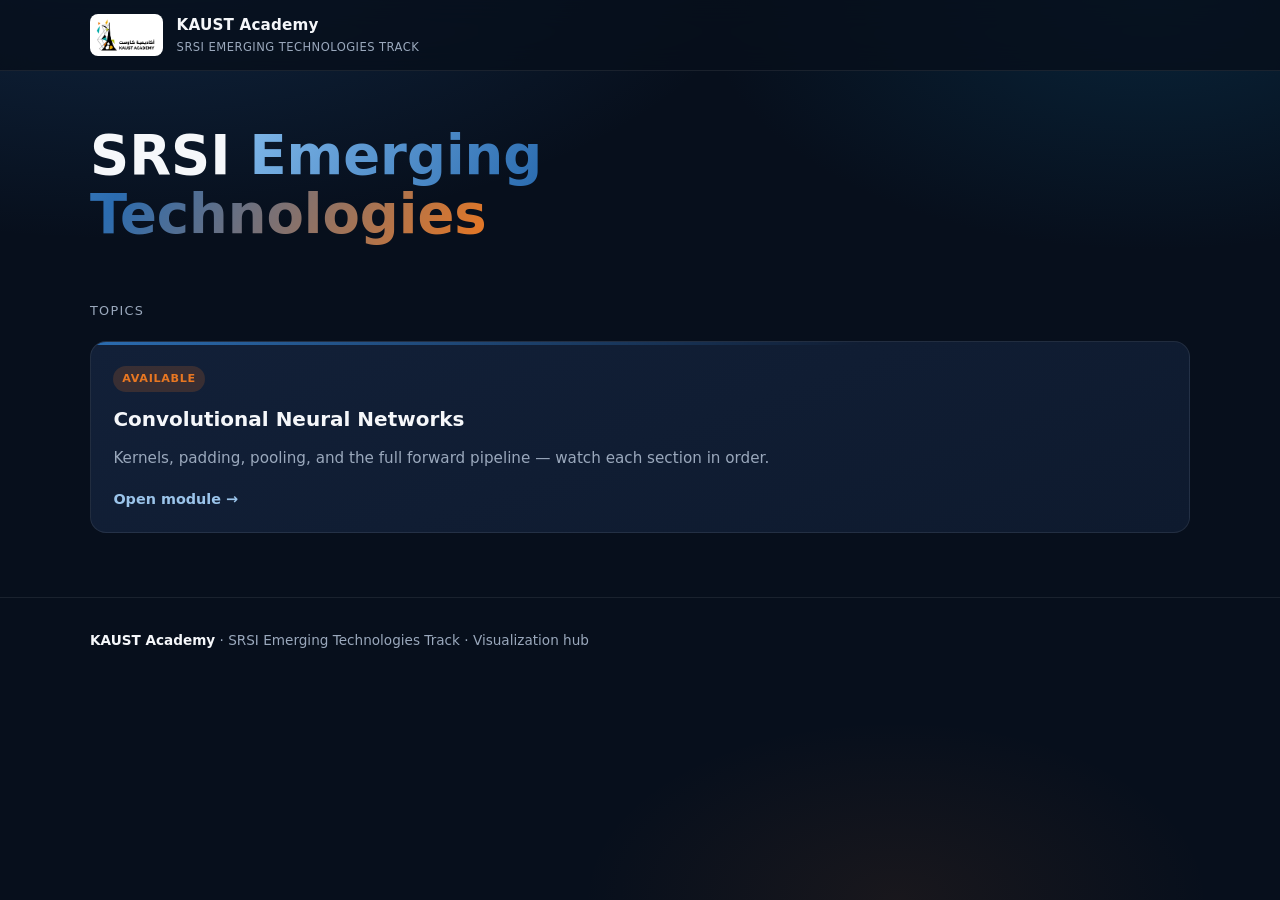
==== docs/index.html @ fe5bcf05 "Initial SRSI Emerging Technologies visualization hub. GitHub Pages site with CNN section videos, Man" ====
<!DOCTYPE html>
<html lang="en">
  <head>
    <meta charset="utf-8" />
    <meta name="viewport" content="width=device-width, initial-scale=1" />
    <title>SRSI Emerging Technologies Track · Visualizations</title>
    <meta
      name="description"
      content="KAUST Academy SRSI Emerging Technologies Track — CNN visualizations and teaching videos."
    />
    <link rel="stylesheet" href="./css/site.css" />
  </head>
  <body>
    <header class="site-header">
      <div class="wrap header-inner">
        <a class="brand" href="./index.html">
          <img src="./img/kaust-academy.png" alt="KAUST Academy" />
          <div class="brand-text">
            <strong>KAUST Academy</strong>
            <span>SRSI Emerging Technologies Track</span>
          </div>
        </a>
      </div>
    </header>

    <main>
      <section class="hero wrap">
        <h1>SRSI <em>Emerging Technologies</em></h1>
      </section>

      <section class="wrap">
        <p class="section-label">Topics</p>
        <div class="topic-grid" id="topic-grid"></div>
      </section>
    </main>

    <footer class="site-footer">
      <div class="wrap">
        <strong>KAUST Academy</strong> · SRSI Emerging Technologies Track · Visualization hub
      </div>
    </footer>

    <script src="./js/topics-data.js"></script>
    <script>
      (function () {
        const grid = document.getElementById("topic-grid");
        const topics = (window.SRSI && window.SRSI.topics) || [];
        grid.innerHTML = topics
          .map((t) => {
            const live = t.status === "available";
            const inner = `
              <span class="badge ${live ? "live" : "soon"}">${live ? "Available" : "Coming soon"}</span>
              <h2>${t.title}</h2>
              <p>${t.blurb || ""}</p>
              ${live ? `<span class="card-cta">Open module →</span>` : ""}
            `;
            if (live) {
              return `<a class="topic-card available" data-reveal href="./${t.href}">${inner}</a>`;
            }
            return `<div class="topic-card coming_soon" data-reveal aria-disabled="true">${inner}</div>`;
          })
          .join("");
      })();
    </script>
    <script src="./js/site.js"></script>
  </body>
</html>
---- docs/css/site.css ----
/* SRSI Emerging Technologies Track — site styles */
:root {
  --bg: #070f1c;
  --bg-elevated: #0e1a2e;
  --bg-card: #122038;
  --line: rgba(255, 255, 255, 0.08);
  --blue: #2b6cb0;
  --blue-deep: #0b3d5c;
  --blue-glow: rgba(43, 108, 176, 0.35);
  --orange: #e87722;
  --orange-soft: rgba(232, 119, 34, 0.18);
  --text: #f5f7fa;
  --muted: #9aa8bc;
  --radius: 16px;
  --font: "Segoe UI", system-ui, -apple-system, sans-serif;
  --max: 1100px;
}

*,
*::before,
*::after {
  box-sizing: border-box;
}

html {
  scroll-behavior: smooth;
}

body {
  margin: 0;
  font-family: var(--font);
  color: var(--text);
  background:
    radial-gradient(1200px 600px at 10% -10%, rgba(43, 108, 176, 0.28), transparent 55%),
    radial-gradient(900px 500px at 90% 0%, rgba(11, 61, 92, 0.45), transparent 50%),
    radial-gradient(700px 400px at 70% 100%, rgba(232, 119, 34, 0.08), transparent 45%),
    var(--bg);
  min-height: 100vh;
  line-height: 1.55;
}

a {
  color: inherit;
  text-decoration: none;
}

img {
  max-width: 100%;
  display: block;
}

.wrap {
  width: min(var(--max), calc(100% - 2.5rem));
  margin-inline: auto;
}

/* —— Header —— */
.site-header {
  position: sticky;
  top: 0;
  z-index: 40;
  backdrop-filter: blur(14px);
  background: rgba(7, 15, 28, 0.82);
  border-bottom: 1px solid var(--line);
}

.header-inner {
  display: flex;
  align-items: center;
  justify-content: space-between;
  gap: 1rem;
  padding: 0.85rem 0;
}

.brand {
  display: flex;
  align-items: center;
  gap: 0.85rem;
  min-width: 0;
}

.brand img {
  height: 42px;
  width: auto;
  background: #fff;
  border-radius: 8px;
  padding: 0.25rem 0.4rem;
}

.brand-text {
  display: flex;
  flex-direction: column;
  gap: 0.1rem;
  min-width: 0;
}

.brand-text strong {
  font-size: 0.95rem;
  letter-spacing: 0.01em;
  white-space: nowrap;
  overflow: hidden;
  text-overflow: ellipsis;
}

.brand-text span {
  font-size: 0.72rem;
  color: var(--muted);
  letter-spacing: 0.04em;
  text-transform: uppercase;
}

.nav-link {
  color: var(--muted);
  font-size: 0.9rem;
  border: 1px solid var(--line);
  padding: 0.45rem 0.85rem;
  border-radius: 999px;
  transition: color 0.2s, border-color 0.2s, background 0.2s;
}

.nav-link:hover {
  color: var(--text);
  border-color: var(--blue);
  background: rgba(43, 108, 176, 0.15);
}

/* —— Hero —— */
.hero {
  padding: 3.5rem 0 2.5rem;
}

.hero-kicker {
  display: inline-flex;
  align-items: center;
  gap: 0.45rem;
  color: var(--orange);
  font-size: 0.8rem;
  font-weight: 600;
  letter-spacing: 0.08em;
  text-transform: uppercase;
  margin-bottom: 1rem;
}

.hero h1 {
  font-size: clamp(2.1rem, 5vw, 3.4rem);
  line-height: 1.08;
  margin: 0 0 1rem;
  max-width: 14ch;
  font-weight: 750;
}

.hero h1 em {
  font-style: normal;
  color: transparent;
  background: linear-gradient(120deg, #7eb6e8, #2b6cb0 45%, #e87722);
  -webkit-background-clip: text;
  background-clip: text;
}

.hero p {
  margin: 0;
  max-width: 38rem;
  color: var(--muted);
  font-size: 1.05rem;
}

/* —— Topic cards —— */
.section-label {
  margin: 0 0 1.25rem;
  font-size: 0.8rem;
  letter-spacing: 0.1em;
  text-transform: uppercase;
  color: var(--muted);
}

.topic-grid {
  display: grid;
  grid-template-columns: repeat(auto-fit, minmax(250px, 1fr));
  gap: 1.25rem;
  padding-bottom: 4rem;
}

.topic-card {
  position: relative;
  display: flex;
  flex-direction: column;
  gap: 0.75rem;
  padding: 1.5rem 1.4rem 1.35rem;
  background: linear-gradient(160deg, var(--bg-card), var(--bg-elevated));
  border: 1px solid var(--line);
  border-radius: var(--radius);
  overflow: hidden;
  transition: transform 0.25s ease, border-color 0.25s, box-shadow 0.25s;
}

.topic-card::before {
  content: "";
  position: absolute;
  inset: 0 0 auto 0;
  height: 3px;
  background: linear-gradient(90deg, var(--blue), transparent 70%);
}

.topic-card.available:hover {
  transform: translateY(-4px);
  border-color: rgba(43, 108, 176, 0.55);
  box-shadow: 0 18px 40px rgba(0, 0, 0, 0.35), 0 0 0 1px var(--blue-glow);
}

.topic-card.coming_soon {
  opacity: 0.55;
  cursor: not-allowed;
}

.topic-card.coming_soon::before {
  background: linear-gradient(90deg, #445, transparent 70%);
}

.topic-card h2 {
  margin: 0;
  font-size: 1.25rem;
}

.topic-card p {
  margin: 0;
  color: var(--muted);
  flex: 1;
  font-size: 0.95rem;
}

.badge {
  align-self: flex-start;
  font-size: 0.7rem;
  font-weight: 700;
  letter-spacing: 0.06em;
  text-transform: uppercase;
  padding: 0.28rem 0.55rem;
  border-radius: 999px;
}

.badge.live {
  background: var(--orange-soft);
  color: var(--orange);
}

.badge.soon {
  background: rgba(255, 255, 255, 0.06);
  color: var(--muted);
}

.card-cta {
  margin-top: 0.35rem;
  color: #9bc4ea;
  font-weight: 600;
  font-size: 0.9rem;
}

/* —— Buttons —— */
.btn {
  display: inline-flex;
  align-items: center;
  justify-content: center;
  gap: 0.45rem;
  padding: 0.75rem 1.25rem;
  border-radius: 999px;
  font-weight: 700;
  font-size: 0.92rem;
  border: none;
  cursor: pointer;
  transition: transform 0.15s, filter 0.15s, background 0.15s;
}

.btn:hover {
  transform: translateY(-1px);
  filter: brightness(1.05);
}

.btn-orange {
  background: linear-gradient(135deg, #f08a35, var(--orange));
  color: #1a0d05;
  box-shadow: 0 10px 28px rgba(232, 119, 34, 0.3);
}

.btn-ghost {
  background: transparent;
  color: var(--text);
  border: 1px solid var(--line);
}

.btn-sm {
  padding: 0.4rem 0.75rem;
  font-size: 0.8rem;
  font-weight: 600;
}

/* —— Topic page —— */
.topic-hero {
  padding: 2.5rem 0 1.5rem;
  display: grid;
  gap: 1.25rem;
}

.topic-hero h1 {
  margin: 0;
  font-size: clamp(1.8rem, 4vw, 2.6rem);
}

.topic-hero .lede {
  margin: 0;
  color: var(--muted);
  max-width: 40rem;
}

.topic-actions {
  display: flex;
  flex-wrap: wrap;
  gap: 0.75rem;
  align-items: center;
}

.section-nav {
  position: sticky;
  top: 68px;
  z-index: 30;
  display: flex;
  gap: 0.5rem;
  overflow-x: auto;
  padding: 0.75rem 0;
  margin-bottom: 1rem;
  background: linear-gradient(180deg, rgba(7, 15, 28, 0.95), rgba(7, 15, 28, 0.75));
  border-bottom: 1px solid var(--line);
  scrollbar-width: thin;
}

.section-nav a {
  flex: 0 0 auto;
  padding: 0.4rem 0.85rem;
  border-radius: 999px;
  border: 1px solid var(--line);
  color: var(--muted);
  font-size: 0.82rem;
  font-weight: 600;
  white-space: nowrap;
  transition: background 0.2s, color 0.2s, border-color 0.2s;
}

.section-nav a:hover,
.section-nav a.is-active {
  color: var(--text);
  border-color: var(--orange);
  background: var(--orange-soft);
}

.lesson-section {
  margin: 0 0 2.75rem;
  padding: 1.5rem;
  background: var(--bg-elevated);
  border: 1px solid var(--line);
  border-radius: var(--radius);
}

.lesson-section header {
  display: flex;
  flex-wrap: wrap;
  align-items: baseline;
  justify-content: space-between;
  gap: 0.75rem;
  margin-bottom: 0.85rem;
}

.lesson-section h2 {
  margin: 0;
  font-size: 1.35rem;
}

.lesson-section .blurb {
  margin: 0 0 1rem;
  color: var(--muted);
}

.video-shell {
  border-radius: 12px;
  overflow: hidden;
  background: #000;
  border: 1px solid var(--line);
  box-shadow: 0 20px 50px rgba(0, 0, 0, 0.35);
}

.lesson-video {
  width: 100%;
  aspect-ratio: 16 / 9;
  display: block;
  background: #000;
}

/* —— Reveal —— */
[data-reveal] {
  opacity: 0;
  transform: translateY(14px);
  transition: opacity 0.55s ease, transform 0.55s ease;
}

[data-reveal].is-visible {
  opacity: 1;
  transform: none;
}

/* —— Footer —— */
.site-footer {
  border-top: 1px solid var(--line);
  padding: 2rem 0 2.5rem;
  color: var(--muted);
  font-size: 0.85rem;
}

.site-footer strong {
  color: var(--text);
}

@media (max-width: 640px) {
  .brand-text strong {
    font-size: 0.82rem;
  }
  .hero {
    padding-top: 2.25rem;
  }
  .lesson-section {
    padding: 1.1rem;
  }
}
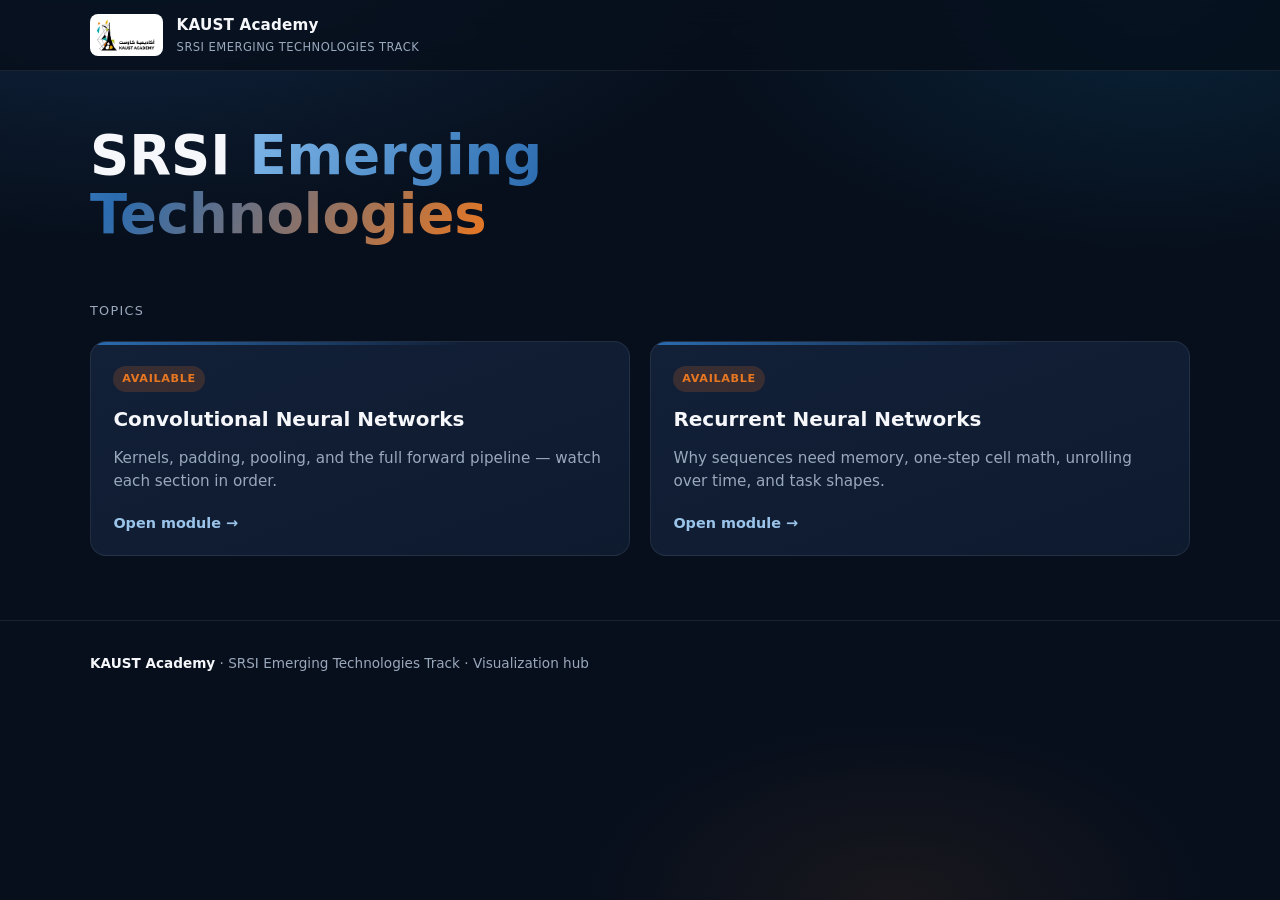
==== commit d8e23fec: "Add RNN module: 4 Manim lessons and GitHub Pages topic." ====
--- a/docs/index.html
+++ b/docs/index.html
@@ -6,7 +6,7 @@
     <title>SRSI Emerging Technologies Track · Visualizations</title>
     <meta
       name="description"
-      content="KAUST Academy SRSI Emerging Technologies Track — CNN visualizations and teaching videos."
+      content="KAUST Academy SRSI Emerging Technologies Track — CNN and RNN visualizations and teaching videos."
     />
     <link rel="stylesheet" href="./css/site.css" />
   </head>
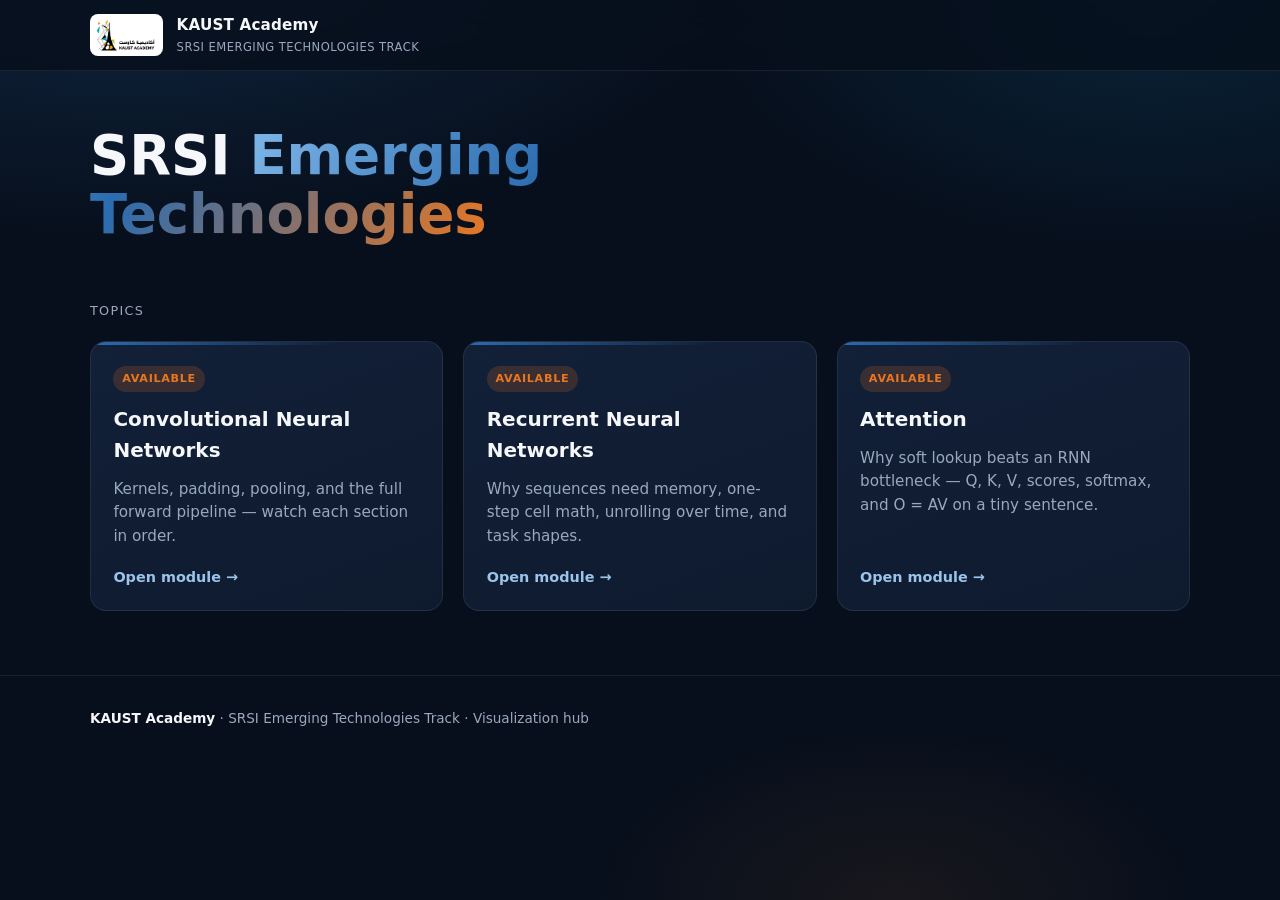
==== commit 2b967b94: "Add Attention module: QKV, scores/softmax, and O=AV lessons." ====
--- a/docs/index.html
+++ b/docs/index.html
@@ -6,7 +6,7 @@
     <title>SRSI Emerging Technologies Track · Visualizations</title>
     <meta
       name="description"
-      content="KAUST Academy SRSI Emerging Technologies Track — CNN and RNN visualizations and teaching videos."
+      content="KAUST Academy SRSI Emerging Technologies Track — CNN, RNN, and Attention visualizations and teaching videos."
     />
     <link rel="stylesheet" href="./css/site.css" />
   </head>
